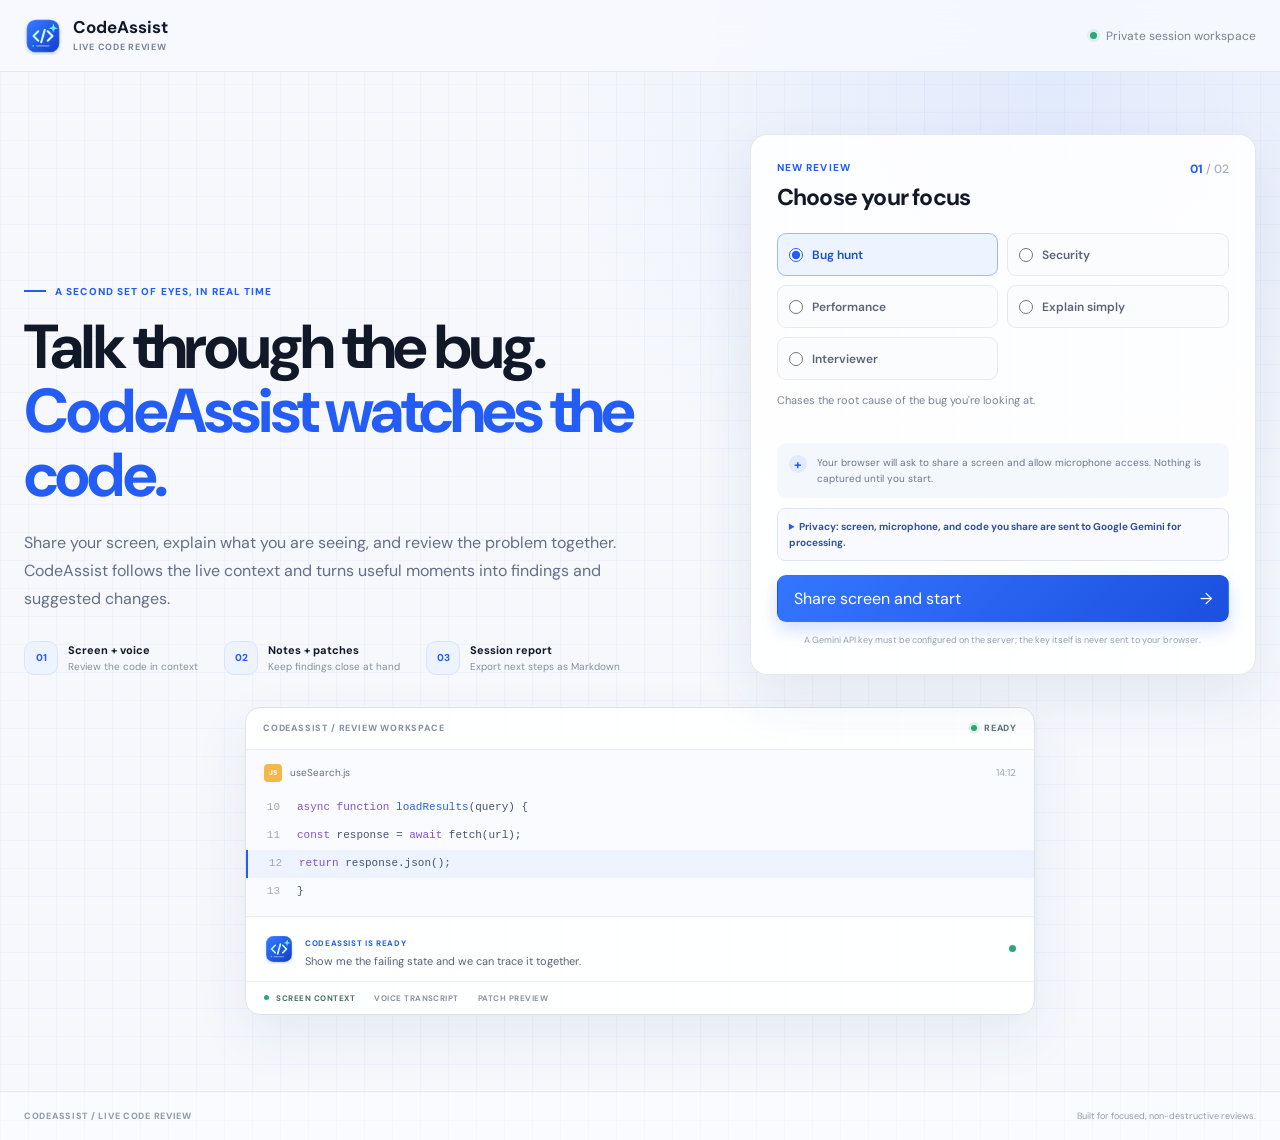
==== public/review.html @ 94f8f1ac "update" ====
<!DOCTYPE html>
<html lang="en">
<head>
  <meta charset="UTF-8" />
  <meta name="viewport" content="width=device-width, initial-scale=1.0" />
  <meta name="theme-color" content="#f6f8fc" />
  <title>CodeAssist | Live Code Review</title>
  <meta name="description" content="CodeAssist reviews code with you in real time using screen context, voice, shared files, findings, and suggested patches." />
  <link rel="icon" type="image/svg+xml" href="codeassist-logo.svg" />
  <link rel="preconnect" href="https://fonts.googleapis.com" />
  <link rel="preconnect" href="https://fonts.gstatic.com" crossorigin />
  <link href="https://fonts.googleapis.com/css2?family=DM+Sans:wght@400;500;600;700;800&display=swap" rel="stylesheet" />
  <link rel="stylesheet" href="tokens.css" />
  <link rel="stylesheet" href="app.css" />
  <link rel="stylesheet" href="review.css" />
</head>
<body>
  <div class="app-root">
    <header class="app-topbar">
      <a class="app-brand" href="./review.html" aria-label="CodeAssist home">
        <img class="app-brand-mark" src="codeassist-logo.svg" alt="" />
        <span><strong>CodeAssist</strong><small>LIVE CODE REVIEW</small></span>
      </a>
      <div class="app-topbar-meta"><span class="status-dot"></span> Private session workspace</div>
      <button class="app-button app-button-quiet" id="end-btn" type="button" hidden>End review</button>
    </header>

    <main class="app-main">
      <section class="app-view start-view" id="view-start">
        <div class="start-copy">
          <div class="app-eyebrow"><span class="eyebrow-line"></span> A second set of eyes, in real time</div>
          <h1>Talk through the bug.<br /><span>CodeAssist watches the code.</span></h1>
          <p class="start-intro">Share your screen, explain what you are seeing, and review the problem together. CodeAssist follows the live context and turns useful moments into findings and suggested changes.</p>
          <div class="start-proof">
            <div><span class="proof-icon">01</span><span><strong>Screen + voice</strong><small>Review the code in context</small></span></div>
            <div><span class="proof-icon">02</span><span><strong>Notes + patches</strong><small>Keep findings close at hand</small></span></div>
            <div><span class="proof-icon">03</span><span><strong>Session report</strong><small>Export next steps as Markdown</small></span></div>
          </div>
        </div>

        <section class="setup-panel" aria-labelledby="setup-title">
          <div class="setup-panel-head">
            <div><div class="app-eyebrow">New review</div><h2 id="setup-title">Choose your focus</h2></div>
            <span class="setup-step">01 <i>/ 02</i></span>
          </div>
          <div class="mode-options" id="mode-options" role="radiogroup" aria-label="Review focus"></div>
          <p class="mode-description" id="mode-desc"></p>
          <div class="permission-note"><span class="permission-symbol">+</span><span>Your browser will ask to share a screen and allow microphone access. Nothing is captured until you start.</span></div>
          <details class="privacy-note">
            <summary>Privacy: screen, microphone, and code you share are sent to Google Gemini for processing.</summary>
            <div class="privacy-details">
              <p>Live screen frames and microphone audio stream to Gemini. Pasted or dropped code, typed messages, and review context are also sent. When you end the session, the transcript, pinned notes, and suggested patches are sent to Gemini to create the report.</p>
              <p>CodeAssist does not store session data in an app database or modify your local files. Your selected review mode is saved in this browser. Google's API terms govern its processing and retention of data sent to Gemini.</p>
            </div>
          </details>
          <p class="browser-support-note" id="browser-support-note" hidden>VS Code's embedded browser may not support screen sharing. Open this page in desktop Chrome or Edge to start a review.</p>
          <button class="app-button app-button-primary start-button" id="start-btn" type="button">Share screen and start <span aria-hidden="true">&#8594;</span></button>
          <p class="setup-footnote">A Gemini API key must be configured on the server; the key itself is never sent to your browser.</p>
        </section>

        <aside class="start-visual" aria-label="Review workflow preview">
          <div class="visual-topline"><span>CODEASSIST / REVIEW WORKSPACE</span><span class="visual-live"><i></i> READY</span></div>
          <div class="visual-code"><div class="code-file"><span class="file-glyph">JS</span><span>useSearch.js</span><span class="code-line-label">14:12</span></div>
            <div class="code-row"><b>10</b><code><span class="code-purple">async function</span> <span class="code-blue">loadResults</span>(query) {</code></div>
            <div class="code-row"><b>11</b><code>  <span class="code-purple">const</span> response = <span class="code-purple">await</span> fetch(url);</code></div>
            <div class="code-row code-highlight"><b>12</b><code>  <span class="code-purple">return</span> response.json();</code></div>
            <div class="code-row"><b>13</b><code>}</code></div>
          </div>
          <div class="visual-insight"><img class="insight-mark" src="codeassist-logo.svg" alt="" /><div><small>CODEASSIST IS READY</small><p>Show me the failing state and we can trace it together.</p></div><span class="insight-pulse"></span></div>
          <div class="visual-footer"><span><i class="mini-green"></i> SCREEN CONTEXT</span><span>VOICE TRANSCRIPT</span><span>PATCH PREVIEW</span></div>
        </aside>
      </section>

      <section class="app-view live-view" id="view-live" hidden>
        <div class="live-heading">
          <div><div class="app-eyebrow">Live review room</div><h1>Review in progress</h1><p>Talk naturally, or type a message. Share a file for exact line references.</p></div>
          <div class="live-session-meta"><span class="live-badge" id="live-badge"><i></i><span id="live-label">Live</span></span><span class="session-timer" id="timer">00:00</span></div>
        </div>
        <div class="live-grid">
          <section class="screen-column" aria-label="Shared screen">
            <div class="surface-heading"><div><span class="surface-kicker">SHARED SCREEN</span><strong id="screen-sub">Waiting for screen</strong></div><span class="screen-live-label"><i></i> LIVE</span></div>
            <div class="screen-stage">
              <video id="screen-video" autoplay muted playsinline></video>
              <div class="screen-placeholder"><img class="placeholder-symbol" src="codeassist-logo.svg" alt="" /><strong>Your shared screen appears here</strong><span>CodeAssist only sees what you choose to share.</span></div>
              <span class="screen-badge" id="screen-badge" hidden></span>
              <div class="watching-state" id="watching"><span class="watching-indicator"></span><span id="watching-text">CodeAssist is watching</span></div>
            </div>
            <div class="following-row"><span class="following-label">FOLLOWING</span><div id="following"><span class="chip is-focus">Your screen</span></div><button class="app-icon-button" id="stopshare-btn" type="button" aria-label="Stop screen sharing" title="Stop screen sharing">Stop share</button></div>
            <div class="review-controls">
              <div class="mic-status"><span class="mic-indicator"></span><span id="mic-label">Mic live</span><div class="mic-waveform" id="mic-waveform" aria-hidden="true"><span></span><span></span><span></span><span></span><span></span><span></span><span></span></div></div>
              <div class="control-actions"><button class="app-icon-button" id="mic-btn" type="button" aria-label="Mute microphone" title="Mute microphone">Mute</button><button class="app-icon-button" id="pause-btn" type="button" aria-label="Pause CodeAssist" aria-pressed="false" title="Pause CodeAssist">Pause CodeAssist</button><button class="app-icon-button" id="type-toggle-btn" type="button" aria-label="Type a message" aria-pressed="false" title="Type a message">Type</button><button class="app-icon-button" id="attach-btn" type="button" aria-label="Attach code files" title="Attach code files">Attach file</button><input id="file-input" type="file" accept="text/*,.js,.jsx,.ts,.tsx,.py,.java,.go,.rs,.css,.html,.json,.md,.yaml,.yml,.sql,.sh" multiple hidden /></div>
            </div>
            <form class="type-row" id="type-row" hidden><label class="visually-hidden" for="type-input">Message CodeAssist</label><input id="type-input" type="text" placeholder="Ask CodeAssist about the code..." autocomplete="off" /><button class="app-button app-button-primary" type="submit">Send</button></form>
          </section>

          <section class="conversation-column" aria-label="Review conversation">
            <div class="conversation-heading"><div><span class="surface-kicker">REVIEW THREAD</span><strong>CodeAssist <span class="mode-divider">/</span> <span id="live-mode">Bug hunt</span></strong></div><span class="conversation-state" id="speaking" data-state="quiet"><i></i><span id="speaking-text">Quiet</span></span></div>
            <article class="pinned-card" id="pinned-card" hidden>
              <div class="pinned-top"><span class="pin-label" id="pinned-label">Pinned by CodeAssist</span><span class="sev" id="pinned-sev" hidden></span></div>
              <p class="pinned-location" id="pinned-loc"></p>
              <p class="pinned-text" id="pinned-text"></p>
              <div class="pinned-detail" id="pinned-detail" hidden><strong id="pinned-detail-label"></strong><code id="pinned-detail-body"></code></div>
              <div class="diff" id="pinned-diff" hidden></div>
              <div class="pin-actions" id="pin-actions" hidden><button class="app-button app-button-small" id="pinned-copy" type="button" hidden>Copy fix</button><button class="app-button app-button-text" id="pinned-cta" type="button" hidden></button></div>
            </article>
            <div class="transcript" id="transcript" aria-live="polite" aria-label="Live transcript"></div>
            <div class="conversation-hint"><span class="hint-key">TIP</span> Paste 6+ lines or drop a code file to share it with CodeAssist.</div>
          </section>
        </div>
      </section>

      <section class="app-view summary-view" id="view-summary" hidden>
        <div class="summary-header"><div><div class="app-eyebrow">Session complete</div><h1 id="report-title">Review summary</h1><p id="report-meta"></p></div><div class="summary-actions"><button class="app-button app-button-secondary" id="copy-report-btn" type="button">Copy report</button><button class="app-button app-button-primary" id="download-report-btn" type="button">Download .md</button></div></div>
        <div class="report" id="report">
          <p class="report-note" id="report-note" hidden>CodeAssist's structured summary could not be generated. Showing the findings and notes captured during your session.</p>
          <section class="report-section"><div class="report-section-heading"><div><span class="surface-kicker">REVIEW FINDINGS</span><h2>What surfaced</h2></div><div class="report-stats" id="report-stats"></div></div><div class="report-findings" id="report-findings"></div></section>
          <section class="report-section report-optional" id="report-patches-wrap" hidden><div class="report-section-heading"><div><span class="surface-kicker">SUGGESTED CHANGES</span><h2>Patch proposals</h2></div></div><div id="report-patches"></div></section>
          <section class="report-section report-optional" id="report-unresolved-wrap" hidden><div class="report-section-heading"><div><span class="surface-kicker">OPEN QUESTIONS</span><h2>Still to verify</h2></div></div><ul class="report-list" id="report-unresolved"></ul></section>
          <section class="report-section report-optional" id="report-next-wrap" hidden><div class="report-section-heading"><div><span class="surface-kicker">FOLLOW-UP</span><h2>Next steps</h2></div></div><ul class="report-list" id="report-next"></ul></section>
          <section class="report-section"><div class="report-section-heading"><div><span class="surface-kicker">SESSION HISTORY</span><h2>Timeline</h2></div></div><ol class="report-timeline" id="report-timeline"></ol></section>
        </div>
        <button class="app-button app-button-quiet new-session-button" id="new-session-btn" type="button">Start another review <span aria-hidden="true">&#8594;</span></button>
      </section>
    </main>
    <div class="error-note" id="error-note" role="alert" aria-live="assertive"></div>
    <footer class="app-footer"><span>CODEASSIST / LIVE CODE REVIEW</span><span>Built for focused, non-destructive reviews.</span></footer>
  </div>
  <script type="module" src="app.js"></script>
</body>
</html>
---- public/tokens.css ----
/* NSOffice glass UI tokens — rebuilt from the brief:
   Electric Blue as the single accent, DM Sans, Apple-style spacing. */

:root {
  /* Accent — the ONE accent color, Electric Blue */
  --accent: #2d6bff;
  --accent-hover: #1e54e0;
  --accent-soft: rgba(45, 107, 255, 0.12);

  /* Ink / surfaces */
  --ink: #0b0d12;
  --ink-2: #3c414c;
  --ink-3: #6b7280;
  --surface: #f6f7f9;
  --glass-bg: rgba(255, 255, 255, 0.55);
  --glass-bg-strong: rgba(255, 255, 255, 0.78);
  --glass-border: rgba(255, 255, 255, 0.6);
  --hairline: rgba(11, 13, 18, 0.08);

  /* Semantic (kept monochrome-adjacent so Electric Blue stays alone visually) */
  --live: #2d6bff;

  /* Type — DM Sans */
  --font: "DM Sans", -apple-system, BlinkMacSystemFont, "Segoe UI", sans-serif;

  /* Spacing scale — Apple-style 4/8pt */
  --space-1: 4px;
  --space-2: 8px;
  --space-3: 12px;
  --space-4: 16px;
  --space-5: 24px;
  --space-6: 32px;
  --space-7: 48px;
  --space-8: 64px;

  /* Shape & shadow */
  --radius-s: 10px;
  --radius-m: 16px;
  --radius-l: 24px;
  --shadow-card: 0 8px 32px rgba(11, 13, 18, 0.10);
  --shadow-float: 0 16px 48px rgba(11, 13, 18, 0.14);
  --blur: 24px;

  --ease: cubic-bezier(0.22, 1, 0.36, 1);
  --duration: 360ms;
}

body[data-theme="dark"] {
  --ink: #f2f4f8;
  --ink-2: #c4c9d4;
  --ink-3: #8a919e;
  --surface: #08090d;
  --glass-bg: rgba(24, 27, 34, 0.55);
  --glass-bg-strong: rgba(24, 27, 34, 0.82);
  --glass-border: rgba(255, 255, 255, 0.12);
  --hairline: rgba(255, 255, 255, 0.10);
  --shadow-card: 0 8px 32px rgba(0, 0, 0, 0.45);
  --shadow-float: 0 16px 48px rgba(0, 0, 0, 0.55);
}
---- public/app.css ----
:root {
  --bg: #f5f7fb;
  --panel: rgba(255, 255, 255, 0.8);
  --panel-strong: #ffffff;
  --line: rgba(15, 23, 42, 0.08);
  --text: #0d1320;
  --muted: #5d6475;
  --accent: #2d6bff;
  --accent-2: #1a4fe0;
  --accent-soft: rgba(45, 107, 255, 0.12);
  --shadow: 0 28px 80px rgba(15, 23, 42, 0.08);
  --radius: 24px;
  --max: 1200px;
}

* { box-sizing: border-box; }
html { scroll-behavior: smooth; }
body {
  margin: 0;
  min-height: 100vh;
  font-family: "DM Sans", sans-serif;
  color: var(--text);
  background:
    radial-gradient(circle at top left, rgba(45, 107, 255, 0.18), transparent 32%),
    radial-gradient(circle at bottom right, rgba(83, 130, 255, 0.12), transparent 28%),
    linear-gradient(180deg, #f8f9ff 0%, #f5f7fb 100%);
}

a { color: inherit; text-decoration: none; }
img { max-width: 100%; display: block; }

.page-shell {
  width: 100%;
  overflow: hidden;
}

.container {
  width: min(var(--max), calc(100% - 48px));
  margin: 0 auto;
}

.topbar {
  position: sticky;
  top: 0;
  z-index: 20;
  backdrop-filter: blur(16px);
  background: rgba(248, 249, 255, 0.72);
  border-bottom: 1px solid rgba(13, 19, 32, 0.04);
}

.nav-wrap {
  height: 84px;
  display: flex;
  align-items: center;
  justify-content: space-between;
  gap: 28px;
}

.brand {
  display: inline-flex;
  align-items: center;
  gap: 10px;
  font-weight: 700;
  letter-spacing: -0.04em;
}

.brand-mark {
  width: 28px;
  height: 28px;
  border-radius: 8px;
  display: inline-flex;
  align-items: center;
  justify-content: center;
  font-size: 14px;
  color: #fff;
  background: linear-gradient(135deg, var(--accent), #6a8dff);
  box-shadow: 0 10px 24px rgba(45, 107, 255, 0.35);
}

.brand-text {
  font-size: 1.05rem;
}

.main-nav {
  display: flex;
  align-items: center;
  gap: 26px;
  color: var(--muted);
  font-size: 0.96rem;
}

.main-nav a:hover, .nav-link:hover { color: var(--text); }

.nav-actions {
  display: flex;
  align-items: center;
  gap: 18px;
}

.nav-link {
  color: var(--muted);
  font-weight: 500;
}

.button {
  display: inline-flex;
  align-items: center;
  justify-content: center;
  border-radius: 14px;
  padding: 0.95rem 1.5rem;
  font-weight: 600;
  transition: transform 0.2s ease, box-shadow 0.2s ease, background 0.2s ease;
}

.button:hover {
  transform: translateY(-1px);
}

.button-primary {
  color: #fff;
  background: linear-gradient(135deg, var(--accent), var(--accent-2));
  box-shadow: 0 14px 26px rgba(45, 107, 255, 0.28);
}

.button-secondary {
  color: var(--text);
  background: rgba(255, 255, 255, 0.65);
  border: 1px solid rgba(15, 23, 42, 0.06);
}

.hero-section {
  padding: 74px 0 32px;
}

.hero-grid {
  display: grid;
  grid-template-columns: 1.08fr 0.92fr;
  align-items: center;
  gap: 42px;
}

.eyebrow {
  color: var(--accent);
  font-weight: 700;
  letter-spacing: 0.08em;
  text-transform: uppercase;
  font-size: 0.76rem;
  margin-bottom: 18px;
}

.hero-copy h1 {
  margin: 0;
  font-size: clamp(3.3rem, 5vw, 5.4rem);
  line-height: 0.96;
  letter-spacing: -0.06em;
  max-width: 620px;
}

.hero-copy p {
  margin: 22px 0 30px;
  max-width: 610px;
  font-size: 1.24rem;
  line-height: 1.6;
  color: var(--muted);
}

.hero-actions {
  display: flex;
  align-items: center;
  gap: 16px;
  flex-wrap: wrap;
}

.hero-metrics {
  display: flex;
  gap: 32px;
  flex-wrap: wrap;
  margin-top: 30px;
}

.hero-metrics div {
  display: flex;
  flex-direction: column;
  gap: 8px;
}

.hero-metrics strong {
  font-size: 2rem;
  letter-spacing: -0.05em;
}

.hero-metrics span {
  color: var(--muted);
  font-size: 0.92rem;
}

.hero-visual {
  display: flex;
  justify-content: center;
}

.dashboard-panel {
  position: relative;
  width: min(100%, 560px);
  min-height: 440px;
  padding: 18px 18px 22px;
  border-radius: 28px;
  background: linear-gradient(160deg, rgba(12, 18, 30, 0.96), rgba(25, 36, 54, 1));
  box-shadow: var(--shadow);
  border: 1px solid rgba(255, 255, 255, 0.08);
}

.dashboard-panel::before {
  content: "";
  position: absolute;
  inset: 14px;
  border-radius: 22px;
  border: 1px solid rgba(255, 255, 255, 0.08);
}

.panel-header {
  display: flex;
  align-items: center;
  gap: 8px;
  padding: 4px 8px 18px;
}

.dot {
  width: 11px;
  height: 11px;
  border-radius: 50%;
  background: rgba(255, 255, 255, 0.34);
}

.dot.blue { background: #5a97ff; }

.dashboard-cards {
  position: relative;
  z-index: 1;
  display: grid;
  grid-template-columns: repeat(2, minmax(0, 1fr));
  gap: 16px;
  padding: 8px 6px 0;
}

.stat-card {
  background: rgba(255, 255, 255, 0.06);
  border: 1px solid rgba(255, 255, 255, 0.08);
  border-radius: 20px;
  padding: 18px 18px 16px;
  backdrop-filter: blur(8px);
  min-height: 136px;
}

.stat-card label {
  display: block;
  font-size: 0.75rem;
  color: rgba(255, 255, 255, 0.72);
  text-transform: uppercase;
  letter-spacing: 0.08em;
  margin-bottom: 12px;
}

.stat-card strong {
  display: block;
  color: #fff;
  font-size: clamp(1.8rem, 2vw, 2.3rem);
  letter-spacing: -0.06em;
  margin-bottom: 8px;
}

.stat-card span {
  display: block;
  font-size: 0.84rem;
  color: rgba(255, 255, 255, 0.66);
}

.stat-card.highlight {
  background: linear-gradient(135deg, rgba(45, 107, 255, 0.38), rgba(72, 122, 255, 0.18));
}

.stat-card.wide {
  grid-column: 1 / -1;
  min-height: 164px;
}

.bars {
  display: flex;
  align-items: flex-end;
  gap: 12px;
  height: 92px;
  padding-top: 8px;
}

.bars span {
  flex: 1;
  display: block;
  border-radius: 999px 999px 0 0;
  background: linear-gradient(180deg, #7ea9ff, #2d6bff);
  box-shadow: inset 0 -8px 14px rgba(255, 255, 255, 0.08);
}

.logo-strip {
  border-top: 1px solid rgba(15, 23, 42, 0.04);
  border-bottom: 1px solid rgba(15, 23, 42, 0.04);
  background: rgba(255, 255, 255, 0.25);
}

.logo-row {
  display: grid;
  grid-template-columns: repeat(8, minmax(0, 1fr));
  align-items: center;
  gap: 12px;
  padding: 20px 0;
  text-align: center;
  color: rgba(13, 19, 32, 0.5);
  font-weight: 600;
  letter-spacing: -0.04em;
  font-size: 0.9rem;
}

.section {
  padding: 110px 0;
}

.section-head {
  margin-bottom: 42px;
}

.section-head h2 {
  margin: 0;
  font-size: clamp(2.3rem, 4vw, 4rem);
  line-height: 1.04;
  letter-spacing: -0.06em;
  max-width: 780px;
}

.section-head.narrow h2 {
  max-width: 720px;
}

.section-head.center {
  text-align: center;
}

.section-head.center h2 {
  margin: 0 auto;
}

.metric-grid {
  display: grid;
  grid-template-columns: repeat(4, minmax(0, 1fr));
  gap: 20px;
}

.metric-card {
  border-radius: 26px;
  background: rgba(255, 255, 255, 0.78);
  border: 1px solid rgba(15, 23, 42, 0.05);
  box-shadow: 0 12px 22px rgba(17, 24, 39, 0.04);
  padding: 24px 22px 26px;
}

.blue-card {
  background: linear-gradient(180deg, rgba(45, 107, 255, 0.96), rgba(26, 79, 224, 0.96));
  color: #fff;
}

.metric-tag {
  display: inline-flex;
  align-items: center;
  padding: 8px 12px;
  border-radius: 999px;
  background: rgba(255, 255, 255, 0.14);
  border: 1px solid rgba(255, 255, 255, 0.2);
  font-size: 0.74rem;
  font-weight: 700;
  letter-spacing: 0.08em;
  text-transform: uppercase;
}

.metric-card h3 {
  margin: 18px 0 16px;
  font-size: 1.7rem;
  letter-spacing: -0.05em;
  line-height: 1.1;
}

.metric-card p {
  margin: 0 0 12px;
  font-size: 1rem;
  opacity: 0.84;
}

.metric-card strong {
  font-size: 1.08rem;
}

.context-grid {
  display: grid;
  grid-template-columns: repeat(3, minmax(0, 1fr));
  gap: 22px;
}

.context-feature {
  display: flex;
  gap: 18px;
  background: rgba(255, 255, 255, 0.78);
  border: 1px solid rgba(15, 23, 42, 0.05);
  border-radius: 24px;
  padding: 26px 22px;
  box-shadow: 0 12px 22px rgba(17, 24, 39, 0.04);
}

.feature-icon {
  width: 52px;
  height: 52px;
  border-radius: 14px;
  flex-shrink: 0;
  display: grid;
  place-items: center;
  background: rgba(45, 107, 255, 0.12);
  color: var(--accent);
  font-weight: 700;
}

.context-feature h3 {
  margin: 0 0 8px;
  font-size: 1.8rem;
  letter-spacing: -0.05em;
}

.context-feature p {
  margin: 0;
  color: var(--muted);
  line-height: 1.6;
  font-size: 1.02rem;
}

.architecture-block {
  background: rgba(255, 255, 255, 0.25);
  border: 1px solid rgba(15, 23, 42, 0.05);
  border-radius: 32px;
  padding: 26px;
  box-shadow: 0 16px 30px rgba(15, 23, 42, 0.04);
}

.arch-grid {
  display: grid;
  grid-template-columns: 1fr 0.85fr 1fr;
  gap: 22px;
  align-items: center;
}

.arch-column {
  display: grid;
  gap: 20px;
}

.arch-card {
  background: rgba(255, 255, 255, 0.78);
  border: 1px solid rgba(15, 23, 42, 0.05);
  border-radius: 22px;
  padding: 20px 20px 16px;
}

.tag {
  display: inline-flex;
  padding: 7px 10px;
  border-radius: 999px;
  background: rgba(45, 107, 255, 0.08);
  color: var(--accent);
  font-size: 0.72rem;
  font-weight: 700;
  letter-spacing: 0.08em;
  text-transform: uppercase;
}

.arch-card h3 {
  margin: 14px 0 8px;
  font-size: 1.55rem;
  letter-spacing: -0.04em;
}

.arch-card p {
  margin: 0;
  line-height: 1.6;
  color: var(--muted);
}

.arch-center {
  min-height: 330px;
  display: grid;
  place-items: center;
  background: linear-gradient(160deg, rgba(8, 12, 20, 0.95), rgba(16, 25, 40, 1));
  border-radius: 30px;
  border: 1px solid rgba(255, 255, 255, 0.06);
  box-shadow: 0 22px 42px rgba(18, 28, 46, 0.14);
}

.mini-stack {
  display: grid;
  gap: 14px;
  width: min(90%, 240px);
}

.mini-stack span {
  display: flex;
  align-items: center;
  justify-content: center;
  min-height: 50px;
  border-radius: 14px;
  background: rgba(255, 255, 255, 0.06);
  color: #e9eefb;
  font-weight: 600;
  border: 1px solid rgba(255, 255, 255, 0.07);
}

.security-layout {
  display: grid;
  grid-template-columns: 1.15fr 0.85fr;
  gap: 28px;
  align-items: center;
}

.security-copy h2 {
  margin: 0 0 18px;
  font-size: clamp(2.3rem, 4vw, 4rem);
  line-height: 1.04;
  letter-spacing: -0.06em;
  max-width: 640px;
}

.security-copy p {
  margin: 0 0 24px;
  font-size: 1.08rem;
  color: var(--muted);
  line-height: 1.7;
  max-width: 630px;
}

.security-points {
  list-style: none;
  padding: 0;
  margin: 0;
  display: grid;
  gap: 18px;
}

.security-points li {
  display: grid;
  gap: 6px;
  padding: 18px 18px 16px;
  border-radius: 18px;
  background: rgba(255, 255, 255, 0.72);
  border: 1px solid rgba(15, 23, 42, 0.05);
}

.security-points strong {
  font-size: 1.08rem;
}

.security-points span {
  color: var(--muted);
  line-height: 1.6;
}

.security-panel {
  background: linear-gradient(180deg, rgba(11, 16, 27, 0.98), rgba(19, 26, 38, 0.96));
  border-radius: 28px;
  padding: 26px;
  color: #f2f5ff;
  box-shadow: var(--shadow);
}

.security-badge {
  display: inline-flex;
  padding: 8px 12px;
  border-radius: 999px;
  background: rgba(255, 255, 255, 0.08);
  border: 1px solid rgba(255, 255, 255, 0.08);
  font-size: 0.74rem;
  text-transform: uppercase;
  letter-spacing: 0.08em;
  color: rgba(255, 255, 255, 0.8);
}

.security-list {
  display: grid;
  gap: 12px;
  margin-top: 26px;
}

.security-list span {
  display: block;
  padding: 14px 16px;
  border-radius: 14px;
  background: rgba(255, 255, 255, 0.04);
  border: 1px solid rgba(255, 255, 255, 0.07);
  color: rgba(255, 255, 255, 0.84);
}

.table-wrap {
  overflow-x: auto;
  background: rgba(255, 255, 255, 0.7);
  border: 1px solid rgba(15, 23, 42, 0.06);
  border-radius: 24px;
  box-shadow: 0 12px 22px rgba(17, 24, 39, 0.04);
}

table {
  width: 100%;
  border-collapse: collapse;
  min-width: 700px;
}

thead th {
  text-align: left;
  font-size: 0.8rem;
  letter-spacing: 0.08em;
  text-transform: uppercase;
  color: var(--muted);
  padding: 20px 22px;
  border-bottom: 1px solid rgba(15, 23, 42, 0.08);
}

tbody td {
  padding: 19px 22px;
  font-size: 1rem;
  border-bottom: 1px solid rgba(15, 23, 42, 0.05);
  color: var(--text);
}

tbody tr:last-child td { border-bottom: none; }

tbody td:nth-child(2) {
  font-weight: 700;
  color: var(--accent);
}

.cta-block {
  padding: 30px 0 90px;
}

.cta-inner {
  display: flex;
  align-items: center;
  justify-content: space-between;
  gap: 20px;
  padding: 30px 28px;
  border-radius: 28px;
  background: linear-gradient(135deg, rgba(45, 107, 255, 0.12), rgba(255, 255, 255, 0.7));
  border: 1px solid rgba(45, 107, 255, 0.08);
}

.cta-inner h2 {
  margin: 0;
  font-size: clamp(2rem, 3vw, 3.3rem);
  letter-spacing: -0.06em;
}

.site-footer {
  padding: 26px 0 80px;
  border-top: 1px solid rgba(15, 23, 42, 0.05);
  background: rgba(255, 255, 255, 0.34);
}

.footer-grid {
  display: grid;
  grid-template-columns: 1.2fr 1fr 1fr 1fr;
  gap: 24px;
}

.site-footer p,
.site-footer li,
.site-footer a {
  color: var(--muted);
}

.site-footer h3 {
  margin: 0 0 16px;
  font-size: 0.9rem;
  letter-spacing: 0.08em;
  text-transform: uppercase;
}

.site-footer ul {
  list-style: none;
  padding: 0;
  margin: 0;
  display: grid;
  gap: 8px;
}

.brand-footer {
  margin-bottom: 10px;
}

@media (max-width: 980px) {
  .main-nav { display: none; }
  .hero-grid, .security-layout, .arch-grid, .footer-grid {
    grid-template-columns: 1fr;
  }
  .metric-grid {
    grid-template-columns: repeat(2, minmax(0, 1fr));
  }
  .context-grid {
    grid-template-columns: 1fr;
  }
  .cta-inner {
    flex-direction: column;
    align-items: flex-start;
  }
}

@media (max-width: 640px) {
  .container {
    width: min(var(--max), calc(100% - 28px));
  }
  .nav-actions .nav-link { display: none; }
  .hero-section { padding-top: 52px; }
  .metric-grid, .logo-row {
    grid-template-columns: 1fr 1fr;
  }
  .logo-row {
    font-size: 0.72rem;
  }
  .hero-copy h1 { max-width: none; }
  .button { width: 100%; }
  .hero-actions { flex-direction: column; align-items: stretch; }
  .section { padding: 80px 0; }
  .cta-inner { padding: 24px 20px; }
}
---- public/review.css ----
[hidden] { display: none !important; }
:root { color-scheme: light; }
.app-root {
  --app-ink: #111827;
  --app-muted: #697386;
  --app-blue: #245df5;
  min-height: 100vh;
  color: var(--app-ink);
  background-color: #f6f8fc;
  background-image: linear-gradient(rgba(36, 93, 245, 0.035) 1px, transparent 1px), linear-gradient(90deg, rgba(36, 93, 245, 0.035) 1px, transparent 1px), radial-gradient(ellipse at 82% 8%, rgba(100, 150, 255, 0.14), transparent 33%);
  background-size: 28px 28px, 28px 28px, auto;
  font-family: var(--font);
}
.app-root button, .app-root input { font: inherit; }
.app-topbar { position: sticky; top: 0; z-index: 10; height: 72px; display: flex; align-items: center; justify-content: space-between; gap: 20px; padding: 0 max(24px, calc((100vw - 1240px) / 2)); border-bottom: 1px solid rgba(17, 24, 39, 0.08); background: rgba(248, 250, 255, 0.84); backdrop-filter: blur(18px); }
.app-brand { display: inline-flex; align-items: center; gap: 11px; color: var(--app-ink); text-decoration: none; }
.app-brand-mark { display: block; width: 38px; height: 38px; flex: 0 0 38px; object-fit: contain; }
.app-brand strong, .app-brand small { display: block; }
.app-brand strong { font-size: 17px; line-height: 1.15; }
.app-brand small { margin-top: 3px; color: #788397; font-size: 9px; font-weight: 700; letter-spacing: 0.08em; }
.app-topbar-meta { display: flex; align-items: center; gap: 9px; color: #778194; font-size: 12px; }
.status-dot, .screen-live-label i, .visual-live i, .live-badge i { width: 7px; height: 7px; border-radius: 50%; background: #28a879; box-shadow: 0 0 0 3px rgba(40, 168, 121, 0.12); }
.app-main { width: min(1240px, calc(100% - 48px)); min-height: calc(100vh - 128px); margin: 0 auto; padding: 62px 0 76px; }
.app-view { animation: view-enter 380ms cubic-bezier(0.22, 1, 0.36, 1) both; }
@keyframes view-enter { from { opacity: 0; transform: translateY(10px); } to { opacity: 1; transform: translateY(0); } }
.start-view { display: grid; grid-template-columns: minmax(0, 1.02fr) minmax(370px, 0.78fr); gap: 32px 64px; align-items: center; }
.start-copy { align-self: end; padding: 16px 0 0; }
.app-eyebrow { display: flex; align-items: center; gap: 9px; margin-bottom: 17px; color: var(--app-blue); font-size: 10px; font-weight: 800; letter-spacing: 0.11em; text-transform: uppercase; }
.eyebrow-line { width: 22px; height: 2px; background: var(--app-blue); }
.start-copy h1, .live-heading h1, .summary-header h1 { margin: 0; color: #111827; font-size: clamp(40px, 5vw, 62px); line-height: 1.03; letter-spacing: -0.045em; }
.start-copy h1 span { color: var(--app-blue); }
.start-intro { max-width: 600px; margin: 22px 0 28px; color: #637084; font-size: 16px; line-height: 1.75; }
.start-proof { display: flex; gap: 26px; flex-wrap: wrap; }
.start-proof > div { display: flex; align-items: center; gap: 10px; }
.proof-icon { display: grid; width: 34px; height: 34px; place-items: center; border: 1px solid #d9e3fb; border-radius: 10px; color: var(--app-blue); background: #edf3ff; font-size: 10px; font-weight: 800; }
.start-proof strong, .start-proof small { display: block; }
.start-proof strong { font-size: 11px; }
.start-proof small { margin-top: 3px; color: #8490a1; font-size: 10px; }
.setup-panel { padding: 26px; border: 1px solid rgba(20, 42, 86, 0.10); border-radius: 17px; background: rgba(255, 255, 255, 0.88); box-shadow: 0 22px 60px rgba(28, 55, 108, 0.09); backdrop-filter: blur(20px); }
.setup-panel-head { display: flex; align-items: flex-start; justify-content: space-between; }
.setup-panel-head .app-eyebrow { margin-bottom: 8px; }
.setup-panel h2 { margin: 0; font-size: 23px; letter-spacing: -0.035em; }
.setup-step { color: var(--app-blue); font-size: 12px; font-weight: 800; }
.setup-step i { color: #a3adbd; font-style: normal; font-weight: 500; }
.mode-options { display: grid; grid-template-columns: 1fr 1fr; gap: 9px; margin-top: 21px; }
.mode { min-height: 43px; display: flex; align-items: center; gap: 9px; padding: 0 11px; border: 1px solid #e6eaf1; border-radius: 9px; background: #fbfcfe; color: #596477; cursor: pointer; font-size: 12px; font-weight: 600; transition: border-color 150ms ease, background 150ms ease, color 150ms ease; }
.mode:has(input:checked) { border-color: #9bb8ff; color: #194dcf; background: #eef4ff; }
.mode input { width: 14px; height: 14px; margin: 0; accent-color: var(--app-blue); }
.mode-description { min-height: 36px; margin: 12px 0 15px; color: #778397; font-size: 11px; line-height: 1.55; }
.permission-note { display: flex; align-items: flex-start; gap: 10px; padding: 12px; border-radius: 9px; background: #f4f7fc; color: #6c788c; font-size: 10px; line-height: 1.55; }
.permission-symbol { display: grid; width: 18px; height: 18px; flex: 0 0 18px; place-items: center; border-radius: 50%; color: var(--app-blue); background: #e2ebff; font-size: 13px; font-weight: 700; }
.privacy-note { margin-top: 10px; padding: 10px 11px; border: 1px solid #dce5f6; border-radius: 8px; color: #53647f; background: #f8faff; font-size: 10px; line-height: 1.55; }
.privacy-note summary { color: #34538f; cursor: pointer; font-weight: 700; }
.privacy-note summary::marker { color: var(--app-blue); }
.privacy-details { padding-top: 4px; }
.privacy-details p { margin: 8px 0 0; }
.browser-support-note { margin: 10px 1px 0; padding: 9px 11px; border: 1px solid #eedba9; border-radius: 8px; color: #775916; background: #fff9e9; font-size: 10px; line-height: 1.5; }
.app-button { min-height: 40px; display: inline-flex; align-items: center; justify-content: center; gap: 10px; padding: 0 15px; border: 1px solid transparent; border-radius: 9px; cursor: pointer; font-size: 12px; font-weight: 700; transition: transform 150ms ease, box-shadow 150ms ease, background 150ms ease; }
.app-button:hover:not(:disabled) { transform: translateY(-1px); }
.app-button:disabled { cursor: wait; opacity: 0.7; }
.app-button-primary { color: white; background: linear-gradient(135deg, #3476ff, #1c50df); box-shadow: 0 8px 17px rgba(36, 93, 245, 0.2); }
.app-button-primary:hover:not(:disabled) { box-shadow: 0 11px 22px rgba(36, 93, 245, 0.28); }
.app-button-secondary { color: #33415a; border-color: #dce2ec; background: white; }
.app-button-quiet { color: #647087; border-color: #e0e5ed; background: rgba(255, 255, 255, 0.75); }
.start-button { width: 100%; min-height: 47px; justify-content: space-between; margin-top: 14px; padding: 0 16px; font-size: 13px; }
.setup-footnote { margin: 12px 3px 0; color: #98a1af; font-size: 9px; line-height: 1.5; text-align: center; }
.start-visual { grid-column: 1 / -1; width: min(100%, 790px); justify-self: center; overflow: hidden; border: 1px solid #dbe2ee; border-radius: 15px; background: rgba(255, 255, 255, 0.88); box-shadow: 0 20px 55px rgba(36, 61, 109, 0.08); }
.visual-topline { height: 42px; display: flex; align-items: center; justify-content: space-between; padding: 0 17px; border-bottom: 1px solid #e9edf4; color: #8691a2; font-size: 9px; font-weight: 800; letter-spacing: 0.09em; }
.visual-live, .screen-live-label { display: inline-flex; align-items: center; gap: 7px; color: #5d7282; font-size: 9px; }
.visual-live i { width: 6px; height: 6px; }
.visual-code { padding: 14px 0 10px; background: rgba(249, 251, 254, 0.8); }
.code-file { display: flex; align-items: center; gap: 8px; padding: 0 18px 12px; color: #657185; font-size: 10px; }
.file-glyph { display: grid; width: 18px; height: 18px; place-items: center; border-radius: 4px; color: #fff; background: #f1b84c; font-size: 7px; font-weight: 800; }
.code-line-label { margin-left: auto; color: #a0a9b7; }
.code-row { min-height: 28px; display: flex; align-items: center; gap: 17px; padding: 0 19px; color: #46556b; font: 11px/1.5 Consolas, monospace; }
.code-row b { width: 15px; color: #a1aaba; font: inherit; text-align: right; }
.code-highlight { border-left: 2px solid var(--app-blue); background: #edf3ff; }
.code-purple { color: #8254c8; }
.code-blue { color: #2764d8; }
.visual-insight { display: flex; align-items: center; gap: 11px; padding: 13px 18px; border-top: 1px solid #e9edf4; }
.insight-mark { display: block; width: 30px; height: 30px; flex: 0 0 30px; object-fit: contain; }
.visual-insight small { color: var(--app-blue); font-size: 8px; font-weight: 800; letter-spacing: 0.08em; }
.visual-insight p { margin: 3px 0 0; color: #566276; font-size: 11px; }
.insight-pulse { width: 7px; height: 7px; margin-left: auto; border-radius: 50%; background: #2ba77d; }
.visual-footer { display: flex; gap: 19px; padding: 11px 18px; border-top: 1px solid #edf0f5; color: #8993a3; font-size: 8px; font-weight: 700; letter-spacing: 0.06em; }
.visual-footer span:first-child { color: #48705f; }
.mini-green { display: inline-block; width: 5px; height: 5px; margin: 0 5px 1px 0; border-radius: 50%; background: #2ba77d; }
.app-footer { display: flex; justify-content: space-between; gap: 18px; padding: 18px max(24px, calc((100vw - 1240px) / 2)); border-top: 1px solid rgba(17, 24, 39, 0.07); color: #929bab; background: rgba(255, 255, 255, 0.38); font-size: 9px; }
.app-footer span:first-child { font-weight: 800; letter-spacing: 0.08em; }
.live-heading, .summary-header { display: flex; align-items: flex-end; justify-content: space-between; gap: 24px; margin-bottom: 28px; }
.live-heading .app-eyebrow, .summary-header .app-eyebrow { margin-bottom: 9px; }
.live-heading h1, .summary-header h1 { font-size: 34px; }
.live-heading p { margin: 8px 0 0; color: var(--app-muted); font-size: 13px; }
.live-session-meta { display: flex; align-items: center; gap: 14px; padding-bottom: 5px; }
.live-badge { display: inline-flex; align-items: center; gap: 8px; color: #217251; font-size: 11px; font-weight: 700; }
.live-badge.is-reconnecting { color: #a16a17; }
.live-badge.is-reconnecting i { background: #e2a638; }
.session-timer { color: #526078; font: 600 12px Consolas, monospace; }
.live-grid { display: grid; grid-template-columns: minmax(0, 1.2fr) minmax(320px, 0.8fr); gap: 17px; align-items: stretch; }
.screen-column, .conversation-column { min-width: 0; overflow: hidden; border: 1px solid #dfe5ee; border-radius: 13px; background: rgba(255, 255, 255, 0.88); box-shadow: 0 12px 36px rgba(29, 52, 96, 0.06); }
.surface-heading, .conversation-heading { min-height: 58px; display: flex; align-items: center; justify-content: space-between; gap: 12px; padding: 10px 16px; border-bottom: 1px solid #e9edf3; }
.surface-heading > div, .conversation-heading > div { display: grid; gap: 4px; }
.surface-kicker { color: #8994a5; font-size: 8px; font-weight: 800; letter-spacing: 0.1em; }
.surface-heading strong, .conversation-heading strong { color: #354158; font-size: 11px; }
.screen-live-label { color: #25855f; font-weight: 800; letter-spacing: 0.06em; }
.screen-live-label i { width: 6px; height: 6px; }
.screen-stage { position: relative; display: grid; min-height: 360px; aspect-ratio: 16 / 10; place-items: center; overflow: hidden; background: repeating-linear-gradient(135deg, #f2f5fa, #f2f5fa 12px, #eff3f9 12px, #eff3f9 24px); }
.screen-stage video { position: absolute; inset: 0; width: 100%; height: 100%; object-fit: contain; background: #171d27; }
.screen-placeholder { display: grid; justify-items: center; gap: 8px; color: #8490a2; text-align: center; }
.placeholder-symbol { display: block; width: 49px; height: 49px; margin-bottom: 5px; object-fit: contain; }
.screen-placeholder strong { color: #48566c; font-size: 12px; }
.screen-placeholder > span:last-child { font-size: 10px; }
.screen-badge { position: absolute; top: 12px; left: 12px; padding: 7px 9px; border: 1px solid rgba(255,255,255,.18); border-radius: 7px; color: white; background: rgba(20, 28, 42, .72); font-size: 9px; }
.watching-state { position: absolute; right: 12px; bottom: 12px; display: flex; align-items: center; gap: 8px; padding: 8px 10px; border: 1px solid rgba(255,255,255,.26); border-radius: 8px; color: #fff; background: rgba(23, 32, 47, .76); font-size: 9px; }
.watching-indicator { width: 6px; height: 6px; border-radius: 50%; background: #55d09f; }
.watching-state.is-paused .watching-indicator { background: #e1b14a; }
.following-row { min-height: 47px; display: flex; align-items: center; gap: 9px; padding: 7px 12px; border-top: 1px solid #e8edf3; }
.following-label { flex: 0 0 auto; color: #929bab; font-size: 8px; font-weight: 800; letter-spacing: .08em; }
.following-row #following { display: flex; flex: 1; flex-wrap: wrap; gap: 6px; }
.chip { max-width: 100%; overflow: hidden; padding: 5px 8px; border: 1px solid #e2e7f0; border-radius: 6px; color: #657186; background: #f8faff; font-size: 9px; text-overflow: ellipsis; white-space: nowrap; }
.chip.is-focus { border-color: #d4e1ff; color: #2455cd; background: #edf3ff; }
.app-icon-button { min-height: 30px; padding: 0 9px; border: 1px solid #e0e5ed; border-radius: 7px; color: #68758a; background: #fff; cursor: pointer; font-size: 9px; font-weight: 700; }
.app-icon-button:hover { color: var(--app-blue); border-color: #b7caff; }
.review-controls { min-height: 52px; display: flex; align-items: center; justify-content: space-between; gap: 10px; padding: 8px 12px; border-top: 1px solid #e8edf3; }
.mic-status, .control-actions { display: flex; align-items: center; gap: 8px; }
.mic-status { color: #607086; font-size: 9px; }
.mic-indicator { width: 6px; height: 6px; border-radius: 50%; background: #2ba77d; }
.mic-waveform { height: 20px; display: flex; align-items: center; gap: 2px; }
.mic-waveform span { width: 2px; height: 4px; border-radius: 3px; background: #3973ed; transition: height 80ms linear; }
.app-icon-button.is-muted { color: #b24848; background: #fff4f3; }
.app-icon-button.is-active { color: #2455cd; border-color: #b7caff; background: #edf3ff; }
.type-row { display: flex; gap: 8px; padding: 10px 12px 12px; border-top: 1px solid #edf0f4; }
.type-row input { min-width: 0; flex: 1; padding: 0 11px; border: 1px solid #dfe5ed; border-radius: 8px; outline: none; color: #344158; background: white; font-size: 11px; }
.type-row input:focus { border-color: #8eafff; box-shadow: 0 0 0 3px rgba(36, 93, 245, .1); }
.conversation-heading { min-height: 58px; }
.mode-divider { padding: 0 4px; color: #b4bdca; font-weight: 400; }
.conversation-state { display: inline-flex; align-items: center; gap: 6px; color: #8590a0; font-size: 9px; }
.conversation-state i { width: 6px; height: 6px; border-radius: 50%; background: #b9c2cf; }
.conversation-state[data-state="you"] i { background: #3476ff; }
.conversation-state[data-state="pair"] i { background: #8a65db; }
.conversation-state[data-state="paused"] i { background: #e2a638; }
.transcript { height: min(43vh, 410px); min-height: 260px; overflow: auto; padding: 14px; scroll-behavior: smooth; }
.note { display: flex; align-items: flex-start; gap: 8px; margin: 3px 0 12px; color: #8a94a4; font-size: 10px; line-height: 1.55; }
.note svg { flex: 0 0 auto; margin-top: 1px; color: #6483c6; }
.turn { margin: 0 0 12px; padding: 10px 11px; border: 1px solid #e8ecf2; border-radius: 9px; background: #fff; }
.turn--you { border-color: #e0e9ff; background: #f6f8ff; }
.turn-meta { display: flex; justify-content: space-between; gap: 12px; margin-bottom: 5px; }
.turn-meta .who { color: #365ca8; font-size: 9px; font-weight: 800; }
.turn--pair .turn-meta .who { color: #7257b6; }
.turn-meta .time { color: #9ba4b2; font: 9px Consolas, monospace; }
.turn .what { margin: 0; color: #4d5a6e; font-size: 11px; line-height: 1.6; white-space: pre-wrap; overflow-wrap: anywhere; }
.conversation-hint { padding: 10px 13px; border-top: 1px solid #edf0f4; color: #8994a4; font-size: 9px; line-height: 1.5; }
.hint-key { margin-right: 6px; color: var(--app-blue); font-size: 8px; font-weight: 800; letter-spacing: .08em; }
.pinned-card { margin: 12px 12px 0; padding: 12px; border: 1px solid #d9e4fc; border-left: 3px solid var(--app-blue); border-radius: 9px; background: #f6f9ff; }
.pinned-top { display: flex; align-items: center; justify-content: space-between; gap: 10px; }
.pin-label { color: #2455cd; font-size: 9px; font-weight: 800; text-transform: uppercase; letter-spacing: .06em; }
.pinned-location { margin: 5px 0 0; color: #8792a4; font: 9px Consolas, monospace; }
.pinned-location:empty { display: none; }
.pinned-text { margin: 8px 0; color: #46546a; font-size: 11px; line-height: 1.55; }
.pinned-detail { display: grid; gap: 5px; margin: 9px 0; color: #68758a; font-size: 9px; }
.pinned-detail code { overflow: auto; padding: 8px; border-radius: 6px; color: #41516a; background: #edf1f8; font: 10px/1.5 Consolas, monospace; white-space: pre-wrap; }
.pin-actions { display: flex; gap: 7px; margin-top: 9px; }
.app-button-small { min-height: 29px; padding: 0 9px; color: #fff; background: var(--app-blue); font-size: 9px; }
.app-button-text { min-height: 29px; padding: 0 8px; color: var(--app-blue); background: transparent; font-size: 9px; }
.sev { display: inline-flex; align-items: center; padding: 4px 7px; border-radius: 5px; color: #647087; background: #e9edf3; font-size: 8px; font-weight: 800; text-transform: uppercase; }
.sev--critical { color: #a42d38; background: #fde8e9; }
.sev--high { color: #bb512c; background: #fff0e8; }
.sev--medium { color: #94680e; background: #fff6d9; }
.sev--suggestion { color: #4264a3; background: #e9f0ff; }
.diff { overflow: hidden; margin-top: 9px; border: 1px solid #e4e8ef; border-radius: 7px; background: #fbfcfe; }
.diff-body { max-height: 210px; overflow: auto; padding: 5px 0; }
.diff-line { padding: 2px 9px; color: #576479; font: 9px/1.55 Consolas, monospace; white-space: pre-wrap; overflow-wrap: anywhere; }
.diff-line.is-add { color: #176d4b; background: #e9f8f0; }
.diff-line.is-del { color: #a43d46; background: #fff0ef; }
.is-dropping { outline: 3px dashed #4f81ff; outline-offset: -8px; }
.summary-header { align-items: center; }
.summary-header > div:first-child { min-width: 0; }
.summary-header h1 { max-width: 800px; }
.summary-header p { margin: 9px 0 0; color: #758196; font-size: 11px; }
.summary-actions { display: flex; gap: 8px; flex: 0 0 auto; }
.report { padding: 24px; border: 1px solid #dfe5ee; border-radius: 13px; background: rgba(255,255,255,.9); box-shadow: 0 12px 36px rgba(29, 52, 96, .06); }
.report-section { padding: 0 0 24px; }
.report-section + .report-section { padding-top: 22px; border-top: 1px solid #e9edf3; }
.report-section:last-child { padding-bottom: 0; }
.report-section-heading { display: flex; justify-content: space-between; align-items: end; gap: 16px; margin-bottom: 14px; }
.report-section-heading h2 { margin: 5px 0 0; font-size: 19px; letter-spacing: -.03em; }
.report-stats { display: flex; flex-wrap: wrap; justify-content: flex-end; gap: 5px; }
.stat { padding: 5px 7px; border-radius: 5px; color: #939cac; background: #f1f3f7; font-size: 8px; }
.stat b { color: #68758a; }
.stat.has-items { color: #42536d; background: #eaf0fa; }
.report-findings { display: grid; gap: 9px; }
.finding, .patch { padding: 13px; border: 1px solid #e5e9f0; border-radius: 9px; background: #fff; }
.finding-head { display: flex; align-items: center; flex-wrap: wrap; gap: 7px; }
.finding-title { color: #334158; font-size: 11px; font-weight: 700; }
.finding-loc { color: #8a95a4; font: 9px Consolas, monospace; }
.finding-body, .finding-fix { margin: 9px 0 0; color: #647187; font-size: 10px; line-height: 1.65; }
.finding-fix b { color: #3e4c63; }
.report-empty { margin: 0; padding: 15px; border-radius: 8px; color: #8792a2; background: #f6f8fb; font-size: 10px; }
.report-list { display: grid; gap: 8px; margin: 0; padding-left: 19px; color: #59677d; font-size: 10px; line-height: 1.6; }
.report-timeline { display: grid; gap: 9px; margin: 0; padding: 0; list-style: none; }
.report-timeline li { display: flex; gap: 12px; color: #657187; font-size: 10px; line-height: 1.5; }
.report-timeline time { flex: 0 0 42px; color: #8792a3; font: 9px Consolas, monospace; }
.report-note { margin: 0 0 17px; padding: 11px 13px; border: 1px solid #f0dca8; border-radius: 8px; color: #795a18; background: #fff9e9; font-size: 10px; line-height: 1.5; }
.new-session-button { margin-top: 17px; }
.error-note { position: fixed; right: 20px; bottom: 20px; z-index: 30; max-width: min(420px, calc(100vw - 40px)); padding: 13px 16px; transform: translateY(12px); border: 1px solid #f0c6c9; border-radius: 9px; color: #8d2c36; background: #fff5f5; box-shadow: 0 12px 36px rgba(55, 24, 35, .14); font-size: 11px; line-height: 1.5; opacity: 0; pointer-events: none; transition: opacity 180ms ease, transform 180ms ease; }
.error-note.is-visible { transform: translateY(0); opacity: 1; }
.visually-hidden { position: absolute; width: 1px; height: 1px; padding: 0; margin: -1px; overflow: hidden; clip: rect(0, 0, 0, 0); white-space: nowrap; border: 0; }
@media (max-width: 880px) {
  .app-main { padding-top: 42px; }
  .start-view { grid-template-columns: minmax(0, 1fr) minmax(320px, .9fr); gap: 25px; }
  .start-copy h1 { font-size: 46px; }
  .start-proof { gap: 13px; }
  .live-grid { grid-template-columns: 1fr; }
  .screen-stage { min-height: 300px; }
  .transcript { height: 320px; }
}
@media (max-width: 640px) {
  .app-topbar { height: 62px; padding: 0 15px; }
  .app-topbar-meta { display: none; }
  .app-main { width: calc(100% - 28px); padding: 34px 0 48px; }
  .start-view { grid-template-columns: 1fr; gap: 23px; }
  .start-copy { padding-top: 2px; }
  .start-copy h1 { font-size: clamp(38px, 11vw, 49px); }
  .start-intro { margin: 16px 0 19px; font-size: 13px; }
  .start-proof { gap: 12px 17px; }
  .start-proof small { font-size: 9px; }
  .setup-panel { grid-row: 2; padding: 19px; }
  .mode-options { gap: 7px; }
  .mode { padding: 0 8px; font-size: 10px; }
  .start-visual { grid-column: auto; }
  .visual-footer { gap: 10px; font-size: 7px; }
  .app-footer { padding: 15px; font-size: 8px; }
  .app-footer span:last-child { max-width: 150px; text-align: right; }
  .live-heading, .summary-header { align-items: flex-start; flex-direction: column; margin-bottom: 19px; }
  .live-heading h1, .summary-header h1 { font-size: 29px; }
  .live-heading p { font-size: 11px; line-height: 1.5; }
  .live-session-meta { padding: 0; }
  .screen-stage { min-height: 220px; }
  .following-row { gap: 6px; padding: 7px; }
  .following-label { font-size: 7px; }
  .chip { font-size: 8px; }
  .review-controls { align-items: flex-start; flex-direction: column; }
  .control-actions { width: 100%; justify-content: space-between; }
  .app-icon-button { padding: 0 8px; }
  .transcript { min-height: 220px; height: 40vh; }
  .summary-actions { width: 100%; }
  .summary-actions .app-button { flex: 1; padding: 0 8px; font-size: 10px; }
  .report { padding: 16px; }
  .report-section-heading { align-items: flex-start; flex-direction: column; }
  .report-stats { justify-content: flex-start; }
  .finding-head { align-items: flex-start; }
}
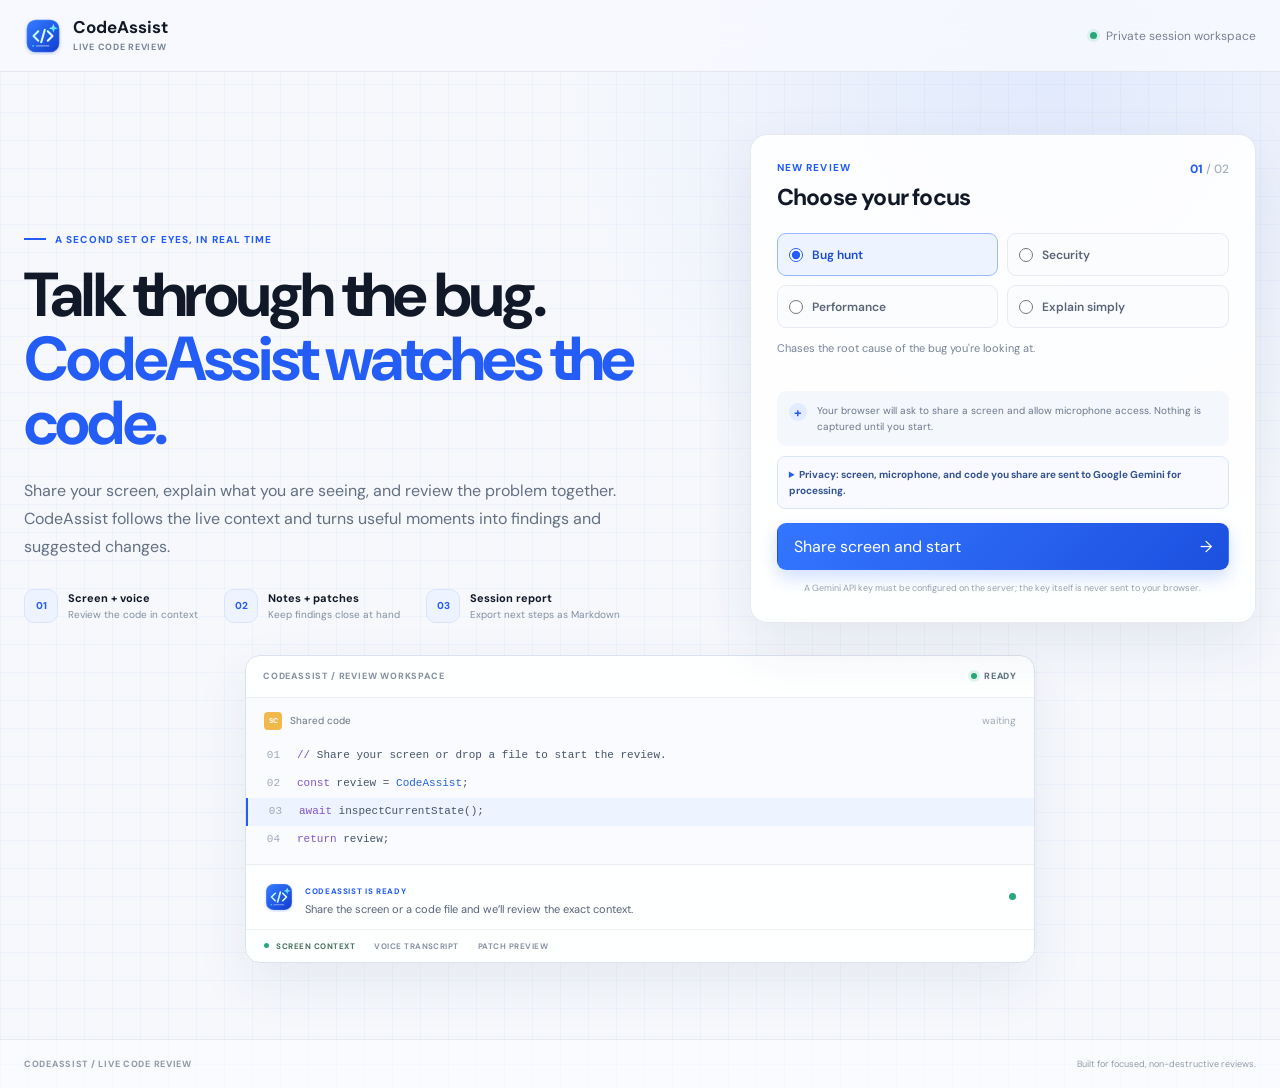
==== commit e4444824: "update" ====
--- a/public/review.html
+++ b/public/review.html
@@ -60,13 +60,13 @@
 
         <aside class="start-visual" aria-label="Review workflow preview">
           <div class="visual-topline"><span>CODEASSIST / REVIEW WORKSPACE</span><span class="visual-live"><i></i> READY</span></div>
-          <div class="visual-code"><div class="code-file"><span class="file-glyph">JS</span><span>useSearch.js</span><span class="code-line-label">14:12</span></div>
-            <div class="code-row"><b>10</b><code><span class="code-purple">async function</span> <span class="code-blue">loadResults</span>(query) {</code></div>
-            <div class="code-row"><b>11</b><code>  <span class="code-purple">const</span> response = <span class="code-purple">await</span> fetch(url);</code></div>
-            <div class="code-row code-highlight"><b>12</b><code>  <span class="code-purple">return</span> response.json();</code></div>
-            <div class="code-row"><b>13</b><code>}</code></div>
+          <div class="visual-code"><div class="code-file"><span class="file-glyph">SC</span><span>Shared code</span><span class="code-line-label">waiting</span></div>
+            <div class="code-row"><b>01</b><code><span class="code-purple">//</span> Share your screen or drop a file to start the review.</code></div>
+            <div class="code-row"><b>02</b><code><span class="code-purple">const</span> review = <span class="code-blue">CodeAssist</span>;</code></div>
+            <div class="code-row code-highlight"><b>03</b><code><span class="code-purple">await</span> inspectCurrentState();</code></div>
+            <div class="code-row"><b>04</b><code><span class="code-purple">return</span> review;</code></div>
           </div>
-          <div class="visual-insight"><img class="insight-mark" src="codeassist-logo.svg" alt="" /><div><small>CODEASSIST IS READY</small><p>Show me the failing state and we can trace it together.</p></div><span class="insight-pulse"></span></div>
+          <div class="visual-insight"><img class="insight-mark" src="codeassist-logo.svg" alt="" /><div><small>CODEASSIST IS READY</small><p>Share the screen or a code file and we’ll review the exact context.</p></div><span class="insight-pulse"></span></div>
           <div class="visual-footer"><span><i class="mini-green"></i> SCREEN CONTEXT</span><span>VOICE TRANSCRIPT</span><span>PATCH PREVIEW</span></div>
         </aside>
       </section>
@@ -85,7 +85,7 @@
               <span class="screen-badge" id="screen-badge" hidden></span>
               <div class="watching-state" id="watching"><span class="watching-indicator"></span><span id="watching-text">CodeAssist is watching</span></div>
             </div>
-            <div class="following-row"><span class="following-label">FOLLOWING</span><div id="following"><span class="chip is-focus">Your screen</span></div><button class="app-icon-button" id="stopshare-btn" type="button" aria-label="Stop screen sharing" title="Stop screen sharing">Stop share</button></div>
+            <div class="following-row"><span class="following-label">FOLLOWING</span><div id="following"><span class="chip is-focus">Your screen</span></div><button class="app-icon-button" id="switchshare-btn" type="button" aria-label="Switch shared screen" title="Choose a different tab, window, or screen">Switch screen</button><button class="app-icon-button" id="stopshare-btn" type="button" aria-label="Stop screen sharing" title="Stop screen sharing">Stop share</button></div>
             <div class="review-controls">
               <div class="mic-status"><span class="mic-indicator"></span><span id="mic-label">Mic live</span><div class="mic-waveform" id="mic-waveform" aria-hidden="true"><span></span><span></span><span></span><span></span><span></span><span></span><span></span></div></div>
               <div class="control-actions"><button class="app-icon-button" id="mic-btn" type="button" aria-label="Mute microphone" title="Mute microphone">Mute</button><button class="app-icon-button" id="pause-btn" type="button" aria-label="Pause CodeAssist" aria-pressed="false" title="Pause CodeAssist">Pause CodeAssist</button><button class="app-icon-button" id="type-toggle-btn" type="button" aria-label="Type a message" aria-pressed="false" title="Type a message">Type</button><button class="app-icon-button" id="attach-btn" type="button" aria-label="Attach code files" title="Attach code files">Attach file</button><input id="file-input" type="file" accept="text/*,.js,.jsx,.ts,.tsx,.py,.java,.go,.rs,.css,.html,.json,.md,.yaml,.yml,.sql,.sh" multiple hidden /></div>
